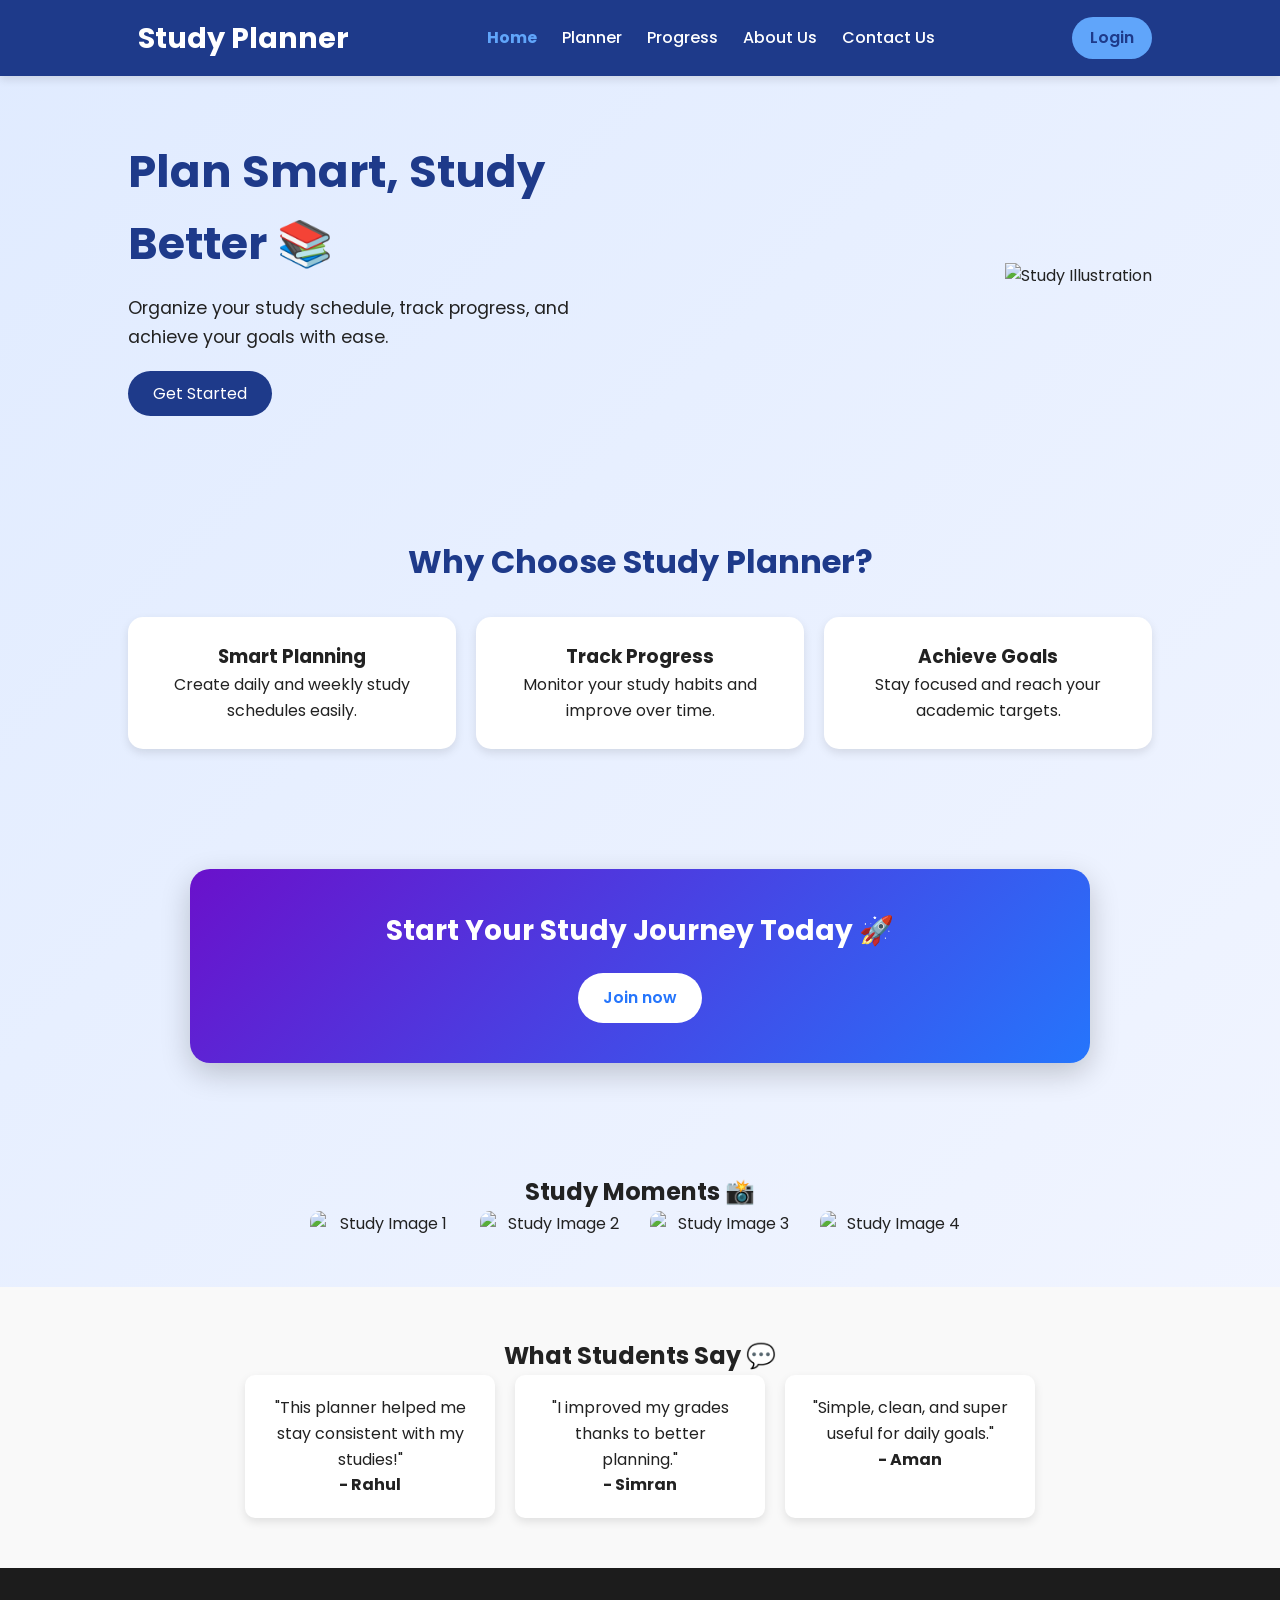
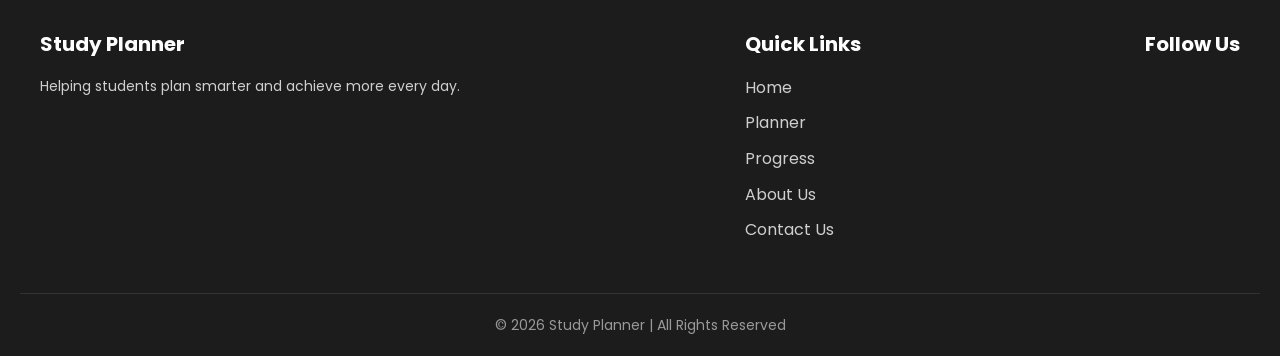
==== index.html @ 805b4333 "Latest Code" ====
<!DOCTYPE html>
<html lang="en">
<head>
  <meta charset="UTF-8">
  <meta name="viewport" content="width=device-width, initial-scale=1.0">
  <title>Study Planner</title>

  <!-- Google Fonts -->
  <link href="https://fonts.googleapis.com/css2?family=Poppins:wght@300;400;600;700;800&family=Playfair+Display:wght@400;600&display=swap" rel="stylesheet">

  <link rel="stylesheet" href="style.css">
  <link rel="stylesheet" href="https://cdnjs.cloudflare.com/ajax/libs/font-awesome/7.0.1/css/all.min.css">
</head>

<body>
  <!-- ================= HEADER ================= -->
  <header class="header">
    <div class="logo">
      <i class="fa-solid fa-graduation-cap"></i> Study Planner
    </div>

    <nav>
      <ul class="nav-links">
        <li><a href="index.html" class="active">Home</a></li>
        <li><a href="planner.html">Planner</a></li>
        <li><a href="progress.html">Progress</a></li>
        <li><a href="about.html">About Us</a></li>
        <li><a href="contact.html">Contact Us</a></li>
      </ul>
    </nav>

    <div class="profile">
      <a href="#">Login</a>
    </div>
  </header>

  <!-- Hero Section -->
<section class="hero">
  <div class="hero-text">
    <h1>Plan Smart, Study Better 📚</h1>
    <p>Organize your study schedule, track progress, and achieve your goals with ease.</p>
    <a href="planner.html" class="btn">Get Started</a>
  </div>
  <div class="hero-image">
    <img src="https://cdn-icons-png.flaticon.com/512/3135/3135755.png" alt="Study Illustration">
  </div>
</section>

<!-- Features Section -->
<section class="features">
  <h2>Why Choose Study Planner?</h2>
  <div class="feature-container">
    
    <div class="feature-box">
      <i class="fa-solid fa-calendar-check"></i>
      <h3>Smart Planning</h3>
      <p>Create daily and weekly study schedules easily.</p>
    </div>

    <div class="feature-box">
      <i class="fa-solid fa-chart-line"></i>
      <h3>Track Progress</h3>
      <p>Monitor your study habits and improve over time.</p>
    </div>

    <div class="feature-box">
      <i class="fa-solid fa-bullseye"></i>
      <h3>Achieve Goals</h3>
      <p>Stay focused and reach your academic targets.</p>
    </div>

  </div>
</section>

<!-- Call to Action -->
<section class="cta">
  <h2>Start Your Study Journey Today 🚀</h2>
  <a href="#" class="btn">Join now</a>
</section>
<!-- Image Gallery Section -->
<section class="gallery">
  <h2>Study Moments 📸</h2>
  <div class="gallery-container">
    <img src="https://cdn-icons-png.flaticon.com/512/3135/3135715.png" alt="Study Image 1">
    <img src="https://cdn-icons-png.flaticon.com/512/3135/3135768.png" alt="Study Image 2">
    <img src="https://cdn-icons-png.flaticon.com/512/3135/3135789.png" alt="Study Image 3">
    <img src="https://cdn-icons-png.flaticon.com/512/3135/3135755.png" alt="Study Image 4">
  </div>
</section>

<!-- Testimonials Section -->
<section class="testimonials">
  <h2>What Students Say 💬</h2>
  <div class="testimonial-container">

    <div class="testimonial-box">
      <p>"This planner helped me stay consistent with my studies!"</p>
      <h4>- Rahul</h4>
    </div>

    <div class="testimonial-box">
      <p>"I improved my grades thanks to better planning."</p>
      <h4>- Simran</h4>
    </div>

    <div class="testimonial-box">
      <p>"Simple, clean, and super useful for daily goals."</p>
      <h4>- Aman</h4>
    </div>

  </div>
</section>
<!-- Footer Section -->
<footer class="footer">
  <div class="footer-container">

    <div class="footer-box">
      <h3>Study Planner</h3>
      <p>Helping students plan smarter and achieve more every day.</p>
    </div>

    <div class="footer-box">
      <h3>Quick Links</h3>
      <ul>
        <li><a href="index.html">Home</a></li>
        <li><a href="planner.html">Planner</a></li>
        <li><a href="progress.html">Progress</a></li>
        <li><a href="about.html">About Us</a></li>
        <li><a href="contact.html">Contact Us</a></li>
      </ul>
    </div>

    <div class="footer-box">
      <h3>Follow Us</h3>
      <div class="social-icons">
        <a href="#"><i class="fa-brands fa-facebook-f"></i></a>
        <a href="#"><i class="fa-brands fa-instagram"></i></a>
        <a href="#"><i class="fa-brands fa-twitter"></i></a>
        <a href="#"><i class="fa-brands fa-linkedin-in"></i></a>
      </div>
    </div>

  </div>
  <div class="footer-bottom">
    <p>© 2026 Study Planner | All Rights Reserved</p>
  </div>
</footer>
</body>
</html>
---- style.css ----
/* =========================
   RESET & GLOBAL STYLES
========================= */
* {
  margin: 0;
  padding: 0;
  box-sizing: border-box;
}

body {
  font-family: 'Poppins', sans-serif;
  background: linear-gradient(135deg, #e0ebff, #f5f7ff);
  color: #222;
  line-height: 1.6;
}
/* =========================
   HEADER
========================= */
.header {
  position: sticky;
  top: 0;
  z-index: 1000;
  display: flex;
  justify-content: space-between;
  align-items: center;
  padding: 15px 10%;
  background-color: #1e3a8a;
  box-shadow: 0 4px 8px rgba(0,0,0,0.1);
  color: #fff;
}

.logo {
  font-size: 1.8rem;
  font-weight: 700;
  display: flex;
  align-items: center;
  gap: 10px;
  color: #fff;
}

.nav-links {
  list-style: none;
  display: flex;
  gap: 25px;
}

.nav-links li a {
  text-decoration: none;
  color: #fff;
  font-weight: 500;
  transition: color 0.3s;
}

.nav-links li a:hover,
.nav-links li a.active {
  color: #60a5fa;
  font-weight: 700;
}

.profile a {
  text-decoration: none;
  color: #1e3a8a;
  font-weight: 600;
  background-color: #60a5fa;
  padding: 8px 18px;
  border-radius: 25px;
  transition: all 0.3s ease;
  display: inline-block;
}

.profile a:hover {
  transform: translateY(-5px);
  box-shadow: 0 6px 12px rgba(0,0,0,0.2);
  background-color: #3b82f6;
  color: #fff;
}
/* Responsive */
@media screen and (max-width: 768px) {
  .header {
    flex-direction: column;
    align-items: center;
    gap: 10px;
  }

  .nav-links {
    position: static;   /* remove absolute */
    flex-direction: column;
    width: 100%;
    align-items: center;
    gap: 10px;
  }

  .nav-links li {
    padding: 5px 0;
    border: none;
  }
}
/* Hero Section */
.hero {
  display: flex;
  justify-content: space-between;
  align-items: center;
  padding: 60px 10%;
  flex-wrap: wrap;
}

.hero-text {
  max-width: 500px;
}

.hero-text h1 {
  font-size: 2.8rem;
  color: #1e3a8a;
  margin-bottom: 15px;
}

.hero-text p {
  font-size: 1.1rem;
  margin-bottom: 20px;
}

.btn {
  display: inline-block;
  background: #1e3a8a;
  color: #fff;
  padding: 10px 25px;
  border-radius: 25px;
  text-decoration: none;
  transition: 0.3s;
}

.btn:hover {
  background: #3b82f6;
  transform: translateY(-3px);
}

/* Hero Image */
.hero-image img {
  width: 300px;
}

/* Features */
.features {
  padding: 60px 10%;
  text-align: center;
}

.features h2 {
  font-size: 2rem;
  margin-bottom: 30px;
  color: #1e3a8a;
}

.feature-container {
  display: flex;
  justify-content: space-between;
  gap: 20px;
  flex-wrap: wrap;
}

.feature-box {
  flex: 1;
  min-width: 250px;
  background: #fff;
  padding: 25px;
  border-radius: 15px;
  box-shadow: 0 4px 10px rgba(0,0,0,0.1);
  transition: 0.3s;
}

.feature-box i {
  font-size: 2rem;
  color: #3b82f6;
  margin-bottom: 10px;
}

.feature-box:hover {
  transform: translateY(-5px);
}
.cta {
  background: linear-gradient(135deg, #6a11cb, #2575fc);
  margin: 60px auto;
  padding: 40px 20px;
  width: 80%;
  max-width: 900px;
  text-align: center;
  border-radius: 20px;
  color: white;
  box-shadow: 0 10px 30px rgba(0,0,0,0.2);
}

.cta h2 {
  font-size: 28px;
  margin-bottom: 20px;
}

.cta .btn {
  background: white;
  color: #2575fc;
  padding: 12px 25px;
  border-radius: 30px;
  text-decoration: none;
  font-weight: 600;
  transition: 0.3s;
}

.cta .btn:hover {
  background: #f1f1f1;
  transform: scale(1.05);
}
/* Responsive */
@media screen and (max-width: 768px) {
  .hero {
    flex-direction: column;
    text-align: center;
  }

  .hero-image img {
    margin-top: 20px;
  }

  .feature-container {
    flex-direction: column;
  }
}
/* Gallery */
.gallery {
  text-align: center;
  padding: 50px 20px;
}

.gallery-container {
  display: flex;
  justify-content: center;
  gap: 20px;
  flex-wrap: wrap;
}

.gallery img {
  width: 150px;
  border-radius: 10px;
  transition: 0.3s;
}

.gallery img:hover {
  transform: scale(1.1);
}

/* Testimonials */
.testimonials {
  background: #f9f9f9;
  padding: 50px 20px;
  text-align: center;
}

.testimonial-container {
  display: flex;
  gap: 20px;
  justify-content: center;
  flex-wrap: wrap;
}

.testimonial-box {
  background: white;
  padding: 20px;
  width: 250px;
  border-radius: 10px;
  box-shadow: 0 4px 10px rgba(0,0,0,0.1);
}
/* Footer */
.footer {
  background: #1c1c1c;
  color: #f1f1f1;
  padding: 60px 20px 20px 20px;
  font-family: 'Poppins', sans-serif;
}

.footer-container {
  display: flex;
  justify-content: space-between;
  flex-wrap: wrap;
  max-width: 1200px;
  margin: auto;
  gap: 40px;
}

.footer-box h3 {
  font-size: 20px;
  margin-bottom: 15px;
  color: #ffffff;
}

.footer-box p {
  font-size: 14px;
  line-height: 1.6;
  color: #cfcfcf;
}

.footer-box ul {
  list-style: none;
  padding: 0;
}

.footer-box ul li {
  margin-bottom: 10px;
}

.footer-box ul li a {
  color: #cfcfcf;
  text-decoration: none;
  transition: 0.3s;
}

.footer-box ul li a:hover {
  color: #2575fc;
}

.social-icons a {
  display: inline-block;
  margin-right: 15px;
  color: #cfcfcf;
  font-size: 18px;
  transition: 0.3s;
}

.social-icons a:hover {
  color: #2575fc;
  transform: scale(1.2);
}

.footer-bottom {
  text-align: center;
  border-top: 1px solid #333;
  margin-top: 40px;
  padding-top: 20px;
  font-size: 14px;
  color: #999;
}
/* Responsive Footer */

/* Tablets */
@media (max-width: 992px) {
  .footer-container {
    justify-content: center;
    gap: 30px;
  }

  .footer-box {
    flex: 1 1 45%;
  }
}

/* Mobile Devices */
@media (max-width: 600px) {
  .footer {
    padding: 40px 15px 15px 15px;
    text-align: center;
  }

  .footer-container {
    flex-direction: column;
    align-items: center;
    gap: 25px;
  }

  .footer-box {
    width: 100%;
  }

  .footer-box h3 {
    font-size: 18px;
  }

  .footer-box p,
  .footer-box ul li {
    font-size: 13px;
  }

  .social-icons a {
    margin: 0 10px;
    font-size: 16px;
  }
}
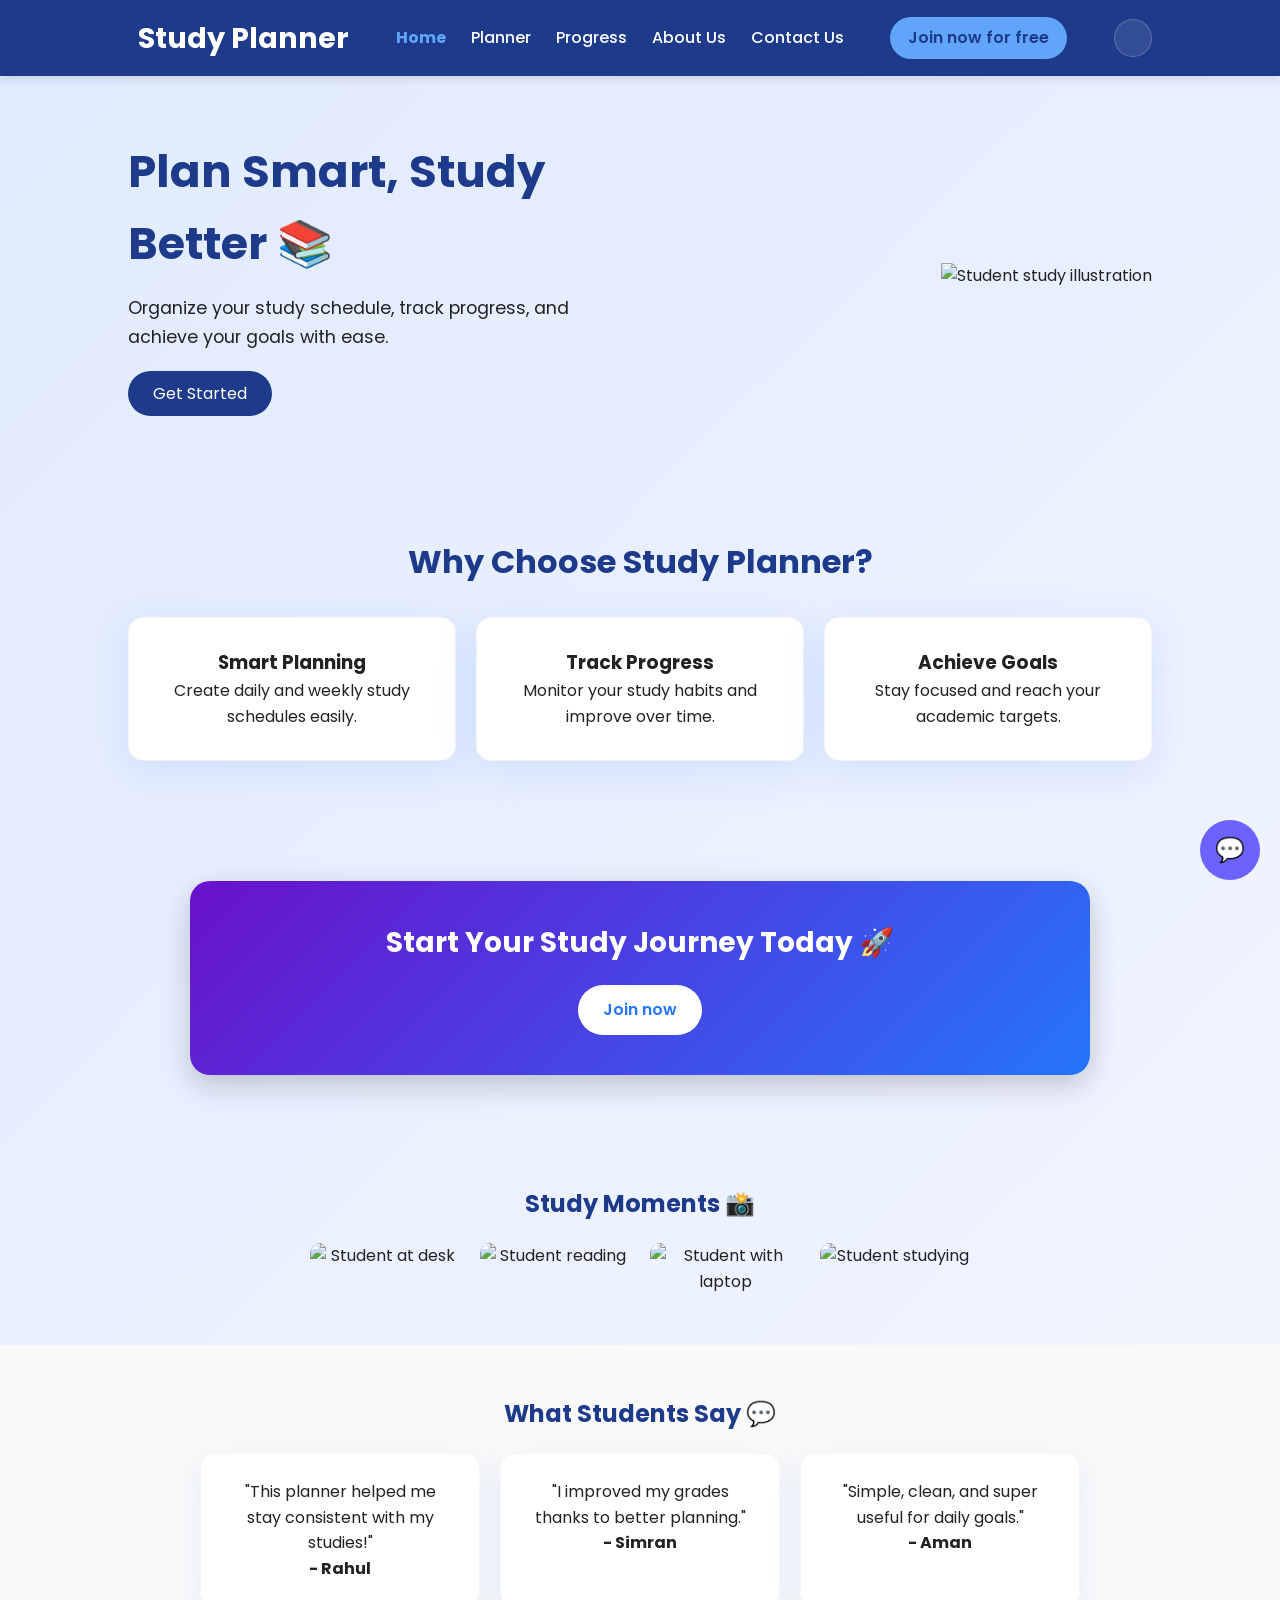
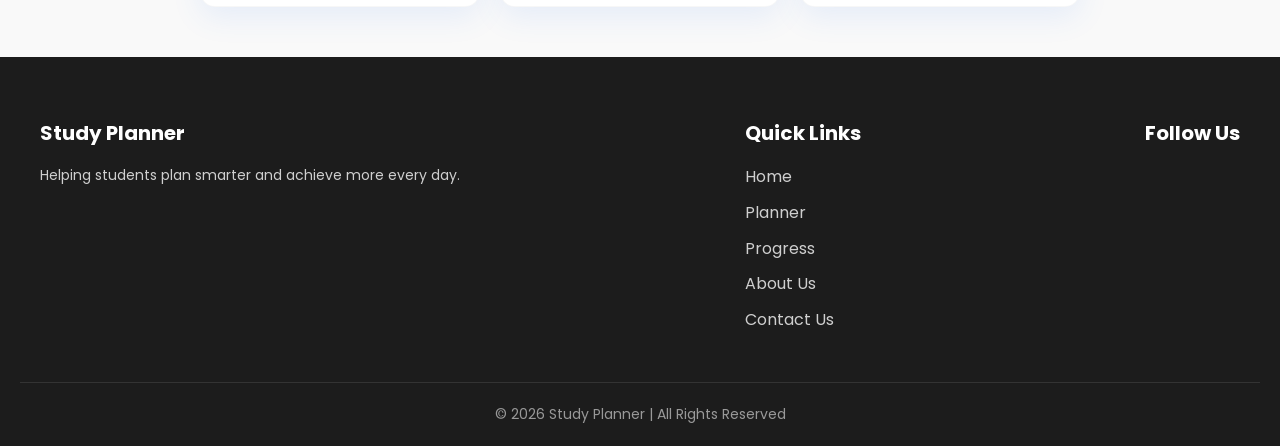
==== commit 3c605b3c: "Working with JS" ====
--- a/index.html
+++ b/index.html
@@ -5,20 +5,45 @@
   <meta name="viewport" content="width=device-width, initial-scale=1.0">
   <title>Study Planner</title>
 
-  <!-- Google Fonts -->
+  <!-- ===== EXTERNAL FONTS ===== -->
+  <!-- Loaded first so text renders correctly when DOM paints -->
   <link href="https://fonts.googleapis.com/css2?family=Poppins:wght@300;400;600;700;800&family=Playfair+Display:wght@400;600&display=swap" rel="stylesheet">
 
+  <!-- ===== FONT AWESOME ICONS ===== -->
+  <link rel="stylesheet" href="https://cdnjs.cloudflare.com/ajax/libs/font-awesome/7.0.1/css/all.min.css">
+
+  <!-- ===== MAIN STYLESHEET ===== -->
   <link rel="stylesheet" href="style.css">
-  <link rel="stylesheet" href="https://cdnjs.cloudflare.com/ajax/libs/font-awesome/7.0.1/css/all.min.css">
+
+  <!-- ===== FAVICON (inline SVG emoji — no extra file needed) ===== -->
+  <link rel="icon" href="data:image/svg+xml,<svg xmlns=%22http://www.w3.org/2000/svg%22 viewBox=%220 0 100 100%22><text y=%22.9em%22 font-size=%2290%22>🎓</text></svg>">
+
+  <!--
+    ===== DARK MODE FLASH PREVENTION =====
+    Runs BEFORE the page renders (in <head>) so there's no white-flash
+    when the user had dark mode saved. Kept inline intentionally —
+    moving it to script.js would cause a visible flash.
+  -->
+  <script>
+    if (localStorage.getItem("theme") === "dark") {
+      document.body.classList.add("dark");
+    }
+  </script>
 </head>
 
 <body>
-  <!-- ================= HEADER ================= -->
+
+  <!-- ================================================
+       HEADER — sticky top bar with logo, nav, profile
+  ================================================ -->
   <header class="header">
+
+    <!-- Logo / Brand -->
     <div class="logo">
       <i class="fa-solid fa-graduation-cap"></i> Study Planner
     </div>
 
+    <!-- Main Navigation -->
     <nav>
       <ul class="nav-links">
         <li><a href="index.html" class="active">Home</a></li>
@@ -29,121 +54,221 @@
       </ul>
     </nav>
 
+    <!-- CTA button -->
     <div class="profile">
-      <a href="#">Login</a>
-    </div>
-  </header>
-
-  <!-- Hero Section -->
-<section class="hero">
-  <div class="hero-text">
-    <h1>Plan Smart, Study Better 📚</h1>
-    <p>Organize your study schedule, track progress, and achieve your goals with ease.</p>
-    <a href="planner.html" class="btn">Get Started</a>
+      <a href="login.html">Join now for free</a>
+    </div>
+
+    <!--
+      DARK MODE TOGGLE BUTTON — matches the planner page exactly:
+      - Uses Font Awesome moon/sun icon (not emoji)
+      - class="dark-toggle" styled in style.css
+      - id="darkModeBtn" targeted by script.js
+      - aria-label for accessibility
+    -->
+    <button id="darkModeBtn" class="dark-toggle" aria-label="Toggle dark mode">
+      <i class="fa-solid fa-moon"></i>
+    </button>
+
+  </header><!-- /header -->
+
+
+  <!-- ================================================
+       HERO — main banner with headline and illustration
+  ================================================ -->
+  <section class="hero">
+
+    <!-- Left: Text content -->
+    <div class="hero-text">
+      <h1>Plan Smart, Study Better 📚</h1>
+      <p>Organize your study schedule, track progress, and achieve your goals with ease.</p>
+
+      <!--
+        startTransition() shows an animated overlay before navigating.
+        Args: (array of messages to show, destination page)
+      -->
+      <a href="#"
+         onclick="startTransition([`Let's Plan 🚀`], 'planner.html')"
+         class="btn">
+        Get Started
+      </a>
+    </div>
+
+    <!-- Right: Clickable illustration + motivational quote popup -->
+    <div class="hero-image" id="heroImageWrapper">
+      <!-- Clicking the image triggers a spin + random quote (see script.js) -->
+      <img src="https://cdn-icons-png.flaticon.com/512/3135/3135755.png"
+           alt="Student study illustration"
+           id="heroImg">
+
+      <!-- Quote bubble — hidden by default, shown on image click -->
+      <div id="quoteBox">
+        <p id="quoteText"></p>
+      </div>
+    </div>
+
+  </section><!-- /hero -->
+
+
+  <!-- ================================================
+       FEATURES — three feature highlight cards
+  ================================================ -->
+  <section class="features">
+    <h2>Why Choose Study Planner?</h2>
+
+    <div class="feature-container">
+
+      <!-- Each card is wrapped in <a> so the whole card is clickable -->
+      <a href="smartplanning.html" class="feature-link">
+        <div class="feature-box">
+          <i class="fa-solid fa-calendar-check"></i>
+          <h3>Smart Planning</h3>
+          <p>Create daily and weekly study schedules easily.</p>
+        </div>
+      </a>
+
+      <a href="trackprogress.html" class="feature-link">
+        <div class="feature-box">
+          <i class="fa-solid fa-chart-line"></i>
+          <h3>Track Progress</h3>
+          <p>Monitor your study habits and improve over time.</p>
+        </div>
+      </a>
+
+      <a href="success.html" class="feature-link">
+        <div class="feature-box">
+          <i class="fa-solid fa-bullseye"></i>
+          <h3>Achieve Goals</h3>
+          <p>Stay focused and reach your academic targets.</p>
+        </div>
+      </a>
+
+    </div>
+  </section><!-- /features -->
+
+
+  <!-- ================================================
+       CALL TO ACTION — signup prompt banner
+  ================================================ -->
+  <section class="cta">
+    <h2>Start Your Study Journey Today 🚀</h2>
+    <a href="#"
+       onclick="startTransition(['Welcome 👋', `Let's Get Started 🚀`], 'login.html')"
+       class="btn">
+      Join now
+    </a>
+  </section><!-- /cta -->
+
+
+  <!-- ================================================
+       GALLERY — decorative icon grid
+  ================================================ -->
+  <section class="gallery">
+    <h2>Study Moments 📸</h2>
+    <div class="gallery-container">
+      <img src="https://cdn-icons-png.flaticon.com/512/3135/3135715.png" alt="Student at desk">
+      <img src="https://cdn-icons-png.flaticon.com/512/3135/3135768.png" alt="Student reading">
+      <img src="https://cdn-icons-png.flaticon.com/512/3135/3135789.png" alt="Student with laptop">
+      <img src="https://cdn-icons-png.flaticon.com/512/3135/3135755.png" alt="Student studying">
+    </div>
+  </section><!-- /gallery -->
+
+
+  <!-- ================================================
+       TESTIMONIALS — student reviews
+  ================================================ -->
+  <section class="testimonials">
+    <h2>What Students Say 💬</h2>
+    <div class="testimonial-container">
+
+      <div class="testimonial-box">
+        <p>"This planner helped me stay consistent with my studies!"</p>
+        <h4>- Rahul</h4>
+      </div>
+
+      <div class="testimonial-box">
+        <p>"I improved my grades thanks to better planning."</p>
+        <h4>- Simran</h4>
+      </div>
+
+      <div class="testimonial-box">
+        <p>"Simple, clean, and super useful for daily goals."</p>
+        <h4>- Aman</h4>
+      </div>
+
+    </div>
+  </section><!-- /testimonials -->
+
+
+  <!-- ================================================
+       CHATBOT — floating chat bubble + popup iframe
+  ================================================ -->
+  <div id="chatbot-icon" onclick="toggleChat()" title="Chat with us">💬</div>
+
+  <div id="chatbot-popup">
+    <div class="chat-header">
+      Chatbot
+      <span onclick="toggleChat()" style="cursor:pointer;">✖</span>
+    </div>
+    <!-- Chatbot lives in a separate page loaded inside an iframe -->
+    <iframe src="chatbot.html" title="Chatbot"></iframe>
   </div>
-  <div class="hero-image">
-    <img src="https://cdn-icons-png.flaticon.com/512/3135/3135755.png" alt="Study Illustration">
+
+
+  <!-- ================================================
+       FOOTER — links, social icons, copyright
+  ================================================ -->
+  <footer class="footer">
+    <div class="footer-container">
+
+      <div class="footer-box">
+        <h3>Study Planner</h3>
+        <p>Helping students plan smarter and achieve more every day.</p>
+      </div>
+
+      <div class="footer-box">
+        <h3>Quick Links</h3>
+        <ul>
+          <li><a href="index.html">Home</a></li>
+          <li><a href="planner.html">Planner</a></li>
+          <li><a href="progress.html">Progress</a></li>
+          <li><a href="about.html">About Us</a></li>
+          <li><a href="contact.html">Contact Us</a></li>
+        </ul>
+      </div>
+
+      <div class="footer-box">
+        <h3>Follow Us</h3>
+        <div class="social-icons">
+          <a href="#" aria-label="Facebook"><i class="fa-brands fa-facebook-f"></i></a>
+          <a href="#" aria-label="Instagram"><i class="fa-brands fa-instagram"></i></a>
+          <a href="#" aria-label="Twitter"><i class="fa-brands fa-twitter"></i></a>
+          <a href="#" aria-label="LinkedIn"><i class="fa-brands fa-linkedin-in"></i></a>
+        </div>
+      </div>
+
+    </div>
+
+    <div class="footer-bottom">
+      <p>© 2026 Study Planner | All Rights Reserved</p>
+    </div>
+  </footer><!-- /footer -->
+
+
+  <!-- ================================================
+       PAGE TRANSITION OVERLAY
+       Shown during startTransition() navigation animation.
+   
+  ================================================ -->
+  <div id="page-transition">
+    <h1 class="loading-text"></h1>
   </div>
-</section>
-
-<!-- Features Section -->
-<section class="features">
-  <h2>Why Choose Study Planner?</h2>
-  <div class="feature-container">
-    
-    <div class="feature-box">
-      <i class="fa-solid fa-calendar-check"></i>
-      <h3>Smart Planning</h3>
-      <p>Create daily and weekly study schedules easily.</p>
-    </div>
-
-    <div class="feature-box">
-      <i class="fa-solid fa-chart-line"></i>
-      <h3>Track Progress</h3>
-      <p>Monitor your study habits and improve over time.</p>
-    </div>
-
-    <div class="feature-box">
-      <i class="fa-solid fa-bullseye"></i>
-      <h3>Achieve Goals</h3>
-      <p>Stay focused and reach your academic targets.</p>
-    </div>
-
-  </div>
-</section>
-
-<!-- Call to Action -->
-<section class="cta">
-  <h2>Start Your Study Journey Today 🚀</h2>
-  <a href="#" class="btn">Join now</a>
-</section>
-<!-- Image Gallery Section -->
-<section class="gallery">
-  <h2>Study Moments 📸</h2>
-  <div class="gallery-container">
-    <img src="https://cdn-icons-png.flaticon.com/512/3135/3135715.png" alt="Study Image 1">
-    <img src="https://cdn-icons-png.flaticon.com/512/3135/3135768.png" alt="Study Image 2">
-    <img src="https://cdn-icons-png.flaticon.com/512/3135/3135789.png" alt="Study Image 3">
-    <img src="https://cdn-icons-png.flaticon.com/512/3135/3135755.png" alt="Study Image 4">
-  </div>
-</section>
-
-<!-- Testimonials Section -->
-<section class="testimonials">
-  <h2>What Students Say 💬</h2>
-  <div class="testimonial-container">
-
-    <div class="testimonial-box">
-      <p>"This planner helped me stay consistent with my studies!"</p>
-      <h4>- Rahul</h4>
-    </div>
-
-    <div class="testimonial-box">
-      <p>"I improved my grades thanks to better planning."</p>
-      <h4>- Simran</h4>
-    </div>
-
-    <div class="testimonial-box">
-      <p>"Simple, clean, and super useful for daily goals."</p>
-      <h4>- Aman</h4>
-    </div>
-
-  </div>
-</section>
-<!-- Footer Section -->
-<footer class="footer">
-  <div class="footer-container">
-
-    <div class="footer-box">
-      <h3>Study Planner</h3>
-      <p>Helping students plan smarter and achieve more every day.</p>
-    </div>
-
-    <div class="footer-box">
-      <h3>Quick Links</h3>
-      <ul>
-        <li><a href="index.html">Home</a></li>
-        <li><a href="planner.html">Planner</a></li>
-        <li><a href="progress.html">Progress</a></li>
-        <li><a href="about.html">About Us</a></li>
-        <li><a href="contact.html">Contact Us</a></li>
-      </ul>
-    </div>
-
-    <div class="footer-box">
-      <h3>Follow Us</h3>
-      <div class="social-icons">
-        <a href="#"><i class="fa-brands fa-facebook-f"></i></a>
-        <a href="#"><i class="fa-brands fa-instagram"></i></a>
-        <a href="#"><i class="fa-brands fa-twitter"></i></a>
-        <a href="#"><i class="fa-brands fa-linkedin-in"></i></a>
-      </div>
-    </div>
-
-  </div>
-  <div class="footer-bottom">
-    <p>© 2026 Study Planner | All Rights Reserved</p>
-  </div>
-</footer>
+
+
+  <!-- ================================================
+       MAIN SCRIPT — loaded last so DOM is fully ready
+  ================================================ -->
+  <script src="script.js"></script>
+
 </body>
 </html>
--- a/style.css
+++ b/style.css
@@ -1,10 +1,28 @@
-/* =========================
-   RESET & GLOBAL STYLES
-========================= */
+/* =====================================================
+   STUDY PLANNER — MAIN STYLESHEET
+   Structure:
+   1. Reset & Base
+   2. Header
+   3. Header — Responsive
+   4. Hero Section
+   5. Features Section
+   6. CTA Section
+   7. Gallery Section
+   8. Testimonials Section
+   9. Chatbot Widget
+   10. Page Transition Overlay
+   11. Footer
+   12. Dark Mode (all overrides in one place)
+===================================================== */
+
+
+/* =====================================================
+   1. RESET & BASE
+===================================================== */
 * {
   margin: 0;
   padding: 0;
-  box-sizing: border-box;
+  box-sizing: border-box; /* consistent sizing across all elements */
 }
 
 body {
@@ -13,22 +31,25 @@
   color: #222;
   line-height: 1.6;
 }
-/* =========================
-   HEADER
-========================= */
+
+
+/* =====================================================
+   2. HEADER
+===================================================== */
 .header {
-  position: sticky;
+  position: sticky;    /* stays at top while scrolling */
   top: 0;
-  z-index: 1000;
+  z-index: 1000;       /* always above page content */
   display: flex;
   justify-content: space-between;
   align-items: center;
   padding: 15px 10%;
   background-color: #1e3a8a;
-  box-shadow: 0 4px 8px rgba(0,0,0,0.1);
+  box-shadow: 0 4px 8px rgba(0, 0, 0, 0.1);
   color: #fff;
 }
 
+/* Brand / Logo */
 .logo {
   font-size: 1.8rem;
   font-weight: 700;
@@ -38,12 +59,14 @@
   color: #fff;
 }
 
+/* Navigation list */
 .nav-links {
   list-style: none;
   display: flex;
   gap: 25px;
 }
 
+/* Nav link base style */
 .nav-links li a {
   text-decoration: none;
   color: #fff;
@@ -51,12 +74,14 @@
   transition: color 0.3s;
 }
 
+/* Active / Hover state */
 .nav-links li a:hover,
 .nav-links li a.active {
   color: #60a5fa;
   font-weight: 700;
 }
 
+/* "Join now" CTA button in header */
 .profile a {
   text-decoration: none;
   color: #1e3a8a;
@@ -70,11 +95,45 @@
 
 .profile a:hover {
   transform: translateY(-5px);
-  box-shadow: 0 6px 12px rgba(0,0,0,0.2);
+  box-shadow: 0 6px 12px rgba(0, 0, 0, 0.2);
   background-color: #3b82f6;
   color: #fff;
 }
-/* Responsive */
+
+/*
+  DARK MODE TOGGLE BUTTON
+  Styled identically to the planner page button.
+  - 38x38px circle with subtle white border
+  - Shows moon icon (light mode) or sun icon (dark mode)
+  - Icon swap is handled in script.js
+*/
+.dark-toggle {
+  background: rgba(255, 255, 255, 0.1);
+  border: 1px solid rgba(255, 255, 255, 0.2);
+  color: #fff;
+  width: 38px;
+  height: 38px;
+  border-radius: 50%;
+  cursor: pointer;
+  font-size: 0.9rem;
+  display: flex;
+  align-items: center;
+  justify-content: center;
+  transition: all 0.25s cubic-bezier(0.4, 0, 0.2, 1);
+  flex-shrink: 0;
+}
+
+.dark-toggle:hover {
+  background: rgba(255, 255, 255, 0.2);
+  transform: rotate(20deg);
+}
+
+
+/* =====================================================
+   3. HEADER — RESPONSIVE
+===================================================== */
+
+/* Tablet (≤768px): stack vertically */
 @media screen and (max-width: 768px) {
   .header {
     flex-direction: column;
@@ -83,7 +142,6 @@
   }
 
   .nav-links {
-    position: static;   /* remove absolute */
     flex-direction: column;
     width: 100%;
     align-items: center;
@@ -92,16 +150,45 @@
 
   .nav-links li {
     padding: 5px 0;
-    border: none;
-  }
-}
-/* Hero Section */
+  }
+
+  .profile a {
+    text-align: center;
+  }
+}
+
+/* Mobile (≤480px): tighten spacing & shrink font sizes */
+@media screen and (max-width: 480px) {
+  .header {
+    padding: 10px 5%;
+    gap: 8px;
+  }
+
+  .logo {
+    font-size: 1.3rem;
+  }
+
+  .nav-links li a {
+    font-size: 0.9rem;
+    padding: 4px 0;
+  }
+
+  .profile a {
+    font-size: 0.9rem;
+    padding: 6px 12px;
+  }
+}
+
+
+/* =====================================================
+   4. HERO SECTION
+===================================================== */
 .hero {
   display: flex;
   justify-content: space-between;
   align-items: center;
   padding: 60px 10%;
-  flex-wrap: wrap;
+  flex-wrap: wrap; /* stacks on small screens */
 }
 
 .hero-text {
@@ -119,6 +206,7 @@
   margin-bottom: 20px;
 }
 
+/* Shared button style used across hero, CTA, etc. */
 .btn {
   display: inline-block;
   background: #1e3a8a;
@@ -134,12 +222,91 @@
   transform: translateY(-3px);
 }
 
-/* Hero Image */
+/* Hero illustration */
+.hero-image {
+  position: relative;   /* needed to absolutely-position the quote box inside */
+  display: inline-block;
+  cursor: pointer;
+}
+
 .hero-image img {
   width: 300px;
 }
 
-/* Features */
+/* Spin animation triggered on click (class added by JS) */
+#heroImg {
+  transition: transform 0.8s ease;
+}
+
+#heroImg.spin {
+  transform: rotate(360deg);
+}
+
+/* Quote popup that appears over the image on click */
+#quoteBox {
+  display: none; /* shown via JS */
+  position: absolute;
+  top: 50%;
+  left: 50%;
+  transform: translate(-50%, -50%); /* perfectly centered over the image */
+  background: rgba(255, 255, 255, 0.95);
+  border: 2px solid #3b82f6;
+  border-radius: 15px;
+  padding: 18px 22px;
+  width: 260px;
+  text-align: center;
+  box-shadow: 0 8px 30px rgba(59, 130, 246, 0.35);
+  z-index: 10;
+  animation: fadeInQuote 0.5s ease forwards;
+}
+
+#quoteBox p {
+  font-size: 0.95rem;
+  color: #1e3a8a;
+  font-weight: 600;
+  line-height: 1.5;
+  margin: 0;
+}
+
+/* Quote fade-in animation */
+@keyframes fadeInQuote {
+  from {
+    opacity: 0;
+    transform: translate(-50%, -60%);
+  }
+  to {
+    opacity: 1;
+    transform: translate(-50%, -50%);
+  }
+}
+
+/* Hero responsive */
+@media (max-width: 768px) {
+  .hero {
+    flex-direction: column;
+    padding: 40px 5%;
+  }
+
+  .hero-text h1 { font-size: 2rem; }
+  .hero-text p  { font-size: 1rem; }
+
+  .hero-image img {
+    width: 200px;
+    margin-top: 20px;
+  }
+}
+
+@media (max-width: 480px) {
+  .hero-text h1 { font-size: 1.6rem; }
+  .hero-text p  { font-size: 0.95rem; }
+
+  .hero-image img { width: 150px; }
+}
+
+
+/* =====================================================
+   5. FEATURES SECTION
+===================================================== */
 .features {
   padding: 60px 10%;
   text-align: center;
@@ -151,32 +318,87 @@
   color: #1e3a8a;
 }
 
+/* Row of three feature cards — no wrapping on desktop */
 .feature-container {
   display: flex;
-  justify-content: space-between;
+  justify-content: center;
+  align-items: stretch; /* equal card heights */
   gap: 20px;
-  flex-wrap: wrap;
-}
-
+  flex-wrap: nowrap;
+  margin-top: 30px;
+}
+
+/* Anchor wrapper — makes whole card a link without looking like one */
+.feature-link {
+  text-decoration: none;
+  color: inherit;
+  display: flex;
+  flex: 1;
+  max-width: 350px;
+}
+
+/* Individual feature card */
 .feature-box {
-  flex: 1;
-  min-width: 250px;
+  width: 100%;
   background: #fff;
-  padding: 25px;
+  padding: 30px;
   border-radius: 15px;
-  box-shadow: 0 4px 10px rgba(0,0,0,0.1);
-  transition: 0.3s;
-}
-
+  text-align: center;
+  transition: all 0.4s ease;
+  cursor: pointer;
+  box-shadow: 0 10px 40px rgba(59, 130, 246, 0.15);
+  border: 1px solid rgba(0, 0, 0, 0.05);
+}
+
+/* Icon inside card */
 .feature-box i {
-  font-size: 2rem;
+  font-size: 2.5rem;
   color: #3b82f6;
-  margin-bottom: 10px;
-}
-
+  margin-bottom: 15px;
+}
+
+/* Card hover: lift + intensify glow */
 .feature-box:hover {
-  transform: translateY(-5px);
-}
+  transform: translateY(-10px);
+  box-shadow: 0 15px 50px rgba(59, 130, 246, 0.4);
+  border-color: rgba(59, 130, 246, 0.3);
+}
+
+/* Responsive: allow stacking on tablets and below */
+@media screen and (max-width: 900px) {
+  .feature-container {
+    flex-wrap: wrap;
+  }
+
+  .feature-link {
+    flex: 1 1 100%;
+    max-width: 100%;
+  }
+}
+
+@media (max-width: 768px) {
+  .feature-container {
+    gap: 15px;
+  }
+
+  .feature-box {
+    flex: 1 1 45%;
+    min-width: 45%;
+    margin-bottom: 20px;
+  }
+}
+
+@media (max-width: 480px) {
+  .feature-box {
+    flex: 1 1 100%;
+    min-width: 100%;
+  }
+}
+
+
+/* =====================================================
+   6. CTA SECTION
+===================================================== */
 .cta {
   background: linear-gradient(135deg, #6a11cb, #2575fc);
   margin: 60px auto;
@@ -186,7 +408,7 @@
   text-align: center;
   border-radius: 20px;
   color: white;
-  box-shadow: 0 10px 30px rgba(0,0,0,0.2);
+  box-shadow: 0 10px 30px rgba(0, 0, 0, 0.2);
 }
 
 .cta h2 {
@@ -194,6 +416,7 @@
   margin-bottom: 20px;
 }
 
+/* CTA button uses inverted color scheme (white bg, blue text) */
 .cta .btn {
   background: white;
   color: #2575fc;
@@ -208,27 +431,44 @@
   background: #f1f1f1;
   transform: scale(1.05);
 }
-/* Responsive */
-@media screen and (max-width: 768px) {
-  .hero {
-    flex-direction: column;
-    text-align: center;
-  }
-
-  .hero-image img {
-    margin-top: 20px;
-  }
-
-  .feature-container {
-    flex-direction: column;
-  }
-}
-/* Gallery */
+
+/* CTA responsive */
+@media (max-width: 768px) {
+  .cta {
+    width: 90%;
+    padding: 30px 15px;
+  }
+
+  .cta h2 { font-size: 24px; }
+
+  .cta .btn { padding: 10px 20px; }
+}
+
+@media (max-width: 480px) {
+  .cta {
+    width: 95%;
+    padding: 20px 10px;
+  }
+
+  .cta h2 { font-size: 20px; }
+
+  .cta .btn { padding: 8px 18px; }
+}
+
+
+/* =====================================================
+   7. GALLERY SECTION
+===================================================== */
 .gallery {
   text-align: center;
   padding: 50px 20px;
 }
 
+.gallery h2 {
+  margin-bottom: 20px;
+  color: #1e3a8a;
+}
+
 .gallery-container {
   display: flex;
   justify-content: center;
@@ -239,20 +479,39 @@
 .gallery img {
   width: 150px;
   border-radius: 10px;
-  transition: 0.3s;
+  transition: transform 0.3s;
 }
 
 .gallery img:hover {
   transform: scale(1.1);
 }
 
-/* Testimonials */
+/* Gallery responsive */
+@media (max-width: 768px) {
+  .gallery img {
+    width: 120px;
+  }
+
+  .gallery {
+    padding: 30px 10px;
+  }
+}
+
+
+/* =====================================================
+   8. TESTIMONIALS SECTION
+===================================================== */
 .testimonials {
   background: #f9f9f9;
   padding: 50px 20px;
   text-align: center;
 }
 
+.testimonials h2 {
+  margin-bottom: 20px;
+  color: #1e3a8a;
+}
+
 .testimonial-container {
   display: flex;
   gap: 20px;
@@ -260,14 +519,178 @@
   flex-wrap: wrap;
 }
 
+/* Individual review card */
 .testimonial-box {
   background: white;
-  padding: 20px;
-  width: 250px;
-  border-radius: 10px;
-  box-shadow: 0 4px 10px rgba(0,0,0,0.1);
-}
-/* Footer */
+  padding: 25px;
+  width: 280px;
+  border-radius: 15px;
+  text-align: center;
+  transition: all 0.4s ease;
+  box-shadow: 0 10px 30px rgba(59, 130, 246, 0.1);
+  border: 1px solid rgba(0, 0, 0, 0.03);
+}
+
+.testimonial-box:hover {
+  transform: translateY(-8px);
+  box-shadow: 0 15px 45px rgba(59, 130, 246, 0.3);
+  border-color: rgba(59, 130, 246, 0.2);
+}
+
+/* Testimonials responsive */
+@media (max-width: 768px) {
+  .testimonial-container {
+    flex-direction: column;
+    gap: 15px;
+  }
+
+  .testimonial-box {
+    width: 90%;
+    margin: 0 auto;
+  }
+
+  .testimonials {
+    padding: 30px 10px;
+  }
+}
+
+
+/* =====================================================
+   9. CHATBOT WIDGET
+===================================================== */
+
+/* Floating bubble icon (bottom-right corner) */
+#chatbot-icon {
+  position: fixed;
+  bottom: 20px;
+  right: 20px;
+  background: #6c63ff;
+  color: white;
+  width: 60px;
+  height: 60px;
+  border-radius: 50%;
+  display: flex;
+  justify-content: center;
+  align-items: center;
+  cursor: pointer;
+  font-size: 24px;
+  z-index: 1000;
+  transition: transform 0.2s;
+}
+
+#chatbot-icon:hover {
+  transform: scale(1.1);
+}
+
+/* Popup panel — hidden by default, toggled via .show class by JS */
+#chatbot-popup {
+  position: fixed;
+  bottom: 90px;
+  right: 20px;
+  width: 350px;
+  height: 500px;
+  background: white;
+  border-radius: 15px;
+  display: none; /* JS toggles this via .show class */
+  flex-direction: column;
+  box-shadow: 0 5px 25px rgba(0, 0, 0, 0.3);
+  overflow: hidden;
+  z-index: 1000;
+}
+
+/* Show state — JS adds / removes this class */
+#chatbot-popup.show {
+  display: flex;
+}
+
+/* Popup header bar */
+.chat-header {
+  background: #6c63ff;
+  color: white;
+  padding: 10px 15px;
+  display: flex;
+  justify-content: space-between;
+  align-items: center;
+}
+
+.chat-header span {
+  cursor: pointer;
+  font-size: 1.1rem;
+  transition: opacity 0.2s;
+}
+
+.chat-header span:hover {
+  opacity: 0.7;
+}
+
+/* Chatbot iframe fills remaining popup height */
+#chatbot-popup iframe {
+  width: 100%;
+  height: 100%;
+  border: none;
+}
+
+
+/* =====================================================
+   10. PAGE TRANSITION OVERLAY
+   Full-screen overlay shown between page navigations.
+   Fades in, displays animated text, then JS redirects.
+===================================================== */
+#page-transition {
+  position: fixed;
+  inset: 0; /* shorthand for top/right/bottom/left: 0 */
+  background: #ffffff; /* default light mode background */
+  z-index: 9999;
+
+  opacity: 0;
+  pointer-events: none; /* invisible = non-interactive */
+
+  display: flex;
+  justify-content: center;
+  align-items: center;
+
+  transition: opacity 0.6s ease;
+}
+
+/* Activated state — JS adds this class */
+#page-transition.active {
+  opacity: 1;
+  pointer-events: all;
+}
+
+/* Glowing text displayed during transition */
+.loading-text {
+  font-size: 42px;
+  font-weight: 700;
+  color: #2563eb;
+  margin: 0;
+  text-align: center;
+  text-shadow:
+    0 0 10px #38bdf8,
+    0 0 20px #38bdf8,
+    0 0 40px rgba(56, 189, 248, 0.5);
+}
+
+/* Each word is wrapped in a <span> by JS and animated in */
+.loading-text span {
+  opacity: 0;
+  transform: translateY(20px);
+  display: inline-block;
+  animation: wordReveal 0.5s ease forwards;
+}
+
+/* Word slide-up reveal animation */
+@keyframes wordReveal {
+  to {
+    opacity: 1;
+    transform: translateY(0);
+  }
+}
+
+
+/* =====================================================
+   11. FOOTER
+===================================================== */
 .footer {
   background: #1c1c1c;
   color: #f1f1f1;
@@ -308,7 +731,7 @@
 .footer-box ul li a {
   color: #cfcfcf;
   text-decoration: none;
-  transition: 0.3s;
+  transition: color 0.3s;
 }
 
 .footer-box ul li a:hover {
@@ -320,7 +743,7 @@
   margin-right: 15px;
   color: #cfcfcf;
   font-size: 18px;
-  transition: 0.3s;
+  transition: color 0.3s, transform 0.2s;
 }
 
 .social-icons a:hover {
@@ -336,35 +759,32 @@
   font-size: 14px;
   color: #999;
 }
-/* Responsive Footer */
-
-/* Tablets */
-@media (max-width: 992px) {
+
+/* Footer responsive */
+@media (max-width: 768px) {
   .footer-container {
-    justify-content: center;
+    flex-direction: column;
+    align-items: flex-start;
     gap: 30px;
   }
 
   .footer-box {
-    flex: 1 1 45%;
-  }
-}
-
-/* Mobile Devices */
-@media (max-width: 600px) {
+    width: 100%;
+  }
+
+  .social-icons a {
+    margin-right: 12px;
+    font-size: 16px;
+  }
+}
+
+@media (max-width: 480px) {
   .footer {
     padding: 40px 15px 15px 15px;
-    text-align: center;
   }
 
   .footer-container {
-    flex-direction: column;
-    align-items: center;
-    gap: 25px;
-  }
-
-  .footer-box {
-    width: 100%;
+    gap: 20px;
   }
 
   .footer-box h3 {
@@ -372,12 +792,168 @@
   }
 
   .footer-box p,
-  .footer-box ul li {
+  .footer-box ul li a {
     font-size: 13px;
   }
 
   .social-icons a {
-    margin: 0 10px;
-    font-size: 16px;
-  }
+    margin-right: 10px;
+    font-size: 14px;
+  }
+
+  .footer-bottom {
+    font-size: 12px;
+    padding-top: 15px;
+  }
+}
+
+
+/* =====================================================
+   12. DARK MODE
+   All dark-mode overrides are grouped here at the end
+   so they're easy to find and have highest specificity.
+===================================================== */
+
+/* Base */
+.dark {
+  background: #0d0d0d;
+  color: #ffffff;
+}
+
+/* Global heading/paragraph resets for dark */
+.dark h1,
+.dark h2,
+.dark h3,
+.dark h4 {
+  color: #ffffff !important;
+}
+
+.dark p {
+  color: #d1d5db;
+}
+
+/* --- Header --- */
+.dark .header {
+  background: #000;
+  border-bottom: 1px solid rgba(56, 189, 248, 0.3);
+  box-shadow: 0 2px 20px rgba(56, 189, 248, 0.8);
+}
+
+/* --- Hero --- */
+.dark .hero-text h1 {
+  color: #60a5fa;
+}
+
+.dark .hero-text p {
+  color: #cbd5f5;
+}
+
+.dark .hero-text .btn {
+  box-shadow:
+    0 0 10px #38bdf8,
+    0 0 20px #38bdf8,
+    0 0 40px rgba(56, 189, 248, 0.5);
+}
+
+/* Quote box on dark background */
+.dark #quoteBox {
+  background: rgba(30, 30, 30, 0.97);
+  border-color: #60a5fa;
+}
+
+.dark #quoteBox p {
+  color: #93c5fd;
+}
+
+/* --- Features --- */
+.dark .features {
+  background: transparent;
+}
+
+.dark .features h2 {
+  color: #60a5fa;
+}
+
+.dark .feature-box {
+  background: #1e1e1e;
+  color: #ffffff;
+  border: 1px solid rgba(255, 255, 255, 0.1);
+  box-shadow: 0 10px 40px rgba(59, 130, 246, 0.2);
+}
+
+.dark .feature-box p {
+  color: #cbd5f5;
+}
+
+.dark .feature-box:hover {
+  box-shadow: 0 20px 60px rgba(59, 130, 246, 0.5);
+}
+
+/* --- CTA --- */
+.dark .cta {
+  box-shadow: 0 10px 30px rgba(0, 0, 0, 0.6);
+}
+
+.dark .cta .btn {
+  box-shadow:
+    0 0 10px #38bdf8,
+    0 0 10px #38bdf8,
+    0 0 20px rgba(56, 189, 248, 0.2);
+}
+
+/* --- Gallery --- */
+.dark .gallery {
+  background: transparent;
+}
+
+/* --- Testimonials --- */
+.dark .testimonials {
+  background: #111;
+}
+
+.dark .testimonial-box {
+  background: #1a1a1a;
+  color: #fff;
+  border: 1px solid rgba(255, 255, 255, 0.05);
+  box-shadow: 0 10px 40px rgba(59, 130, 246, 0.2);
+}
+
+.dark .testimonial-box p {
+  color: #d1d5db;
+}
+
+.dark .testimonial-box h4 {
+  color: #60a5fa; /* student names stand out in blue */
+}
+
+.dark .testimonial-box:hover {
+  box-shadow: 0 20px 60px rgba(59, 130, 246, 0.5);
+  border-color: rgba(96, 165, 250, 0.3);
+}
+
+/* --- Transition overlay in dark mode --- */
+.dark #page-transition {
+  background: #020617;
+}
+
+.dark .loading-text {
+  color: #38bdf8;
+}
+
+/* --- Misc cards (about/info pages) --- */
+.dark .team-card,
+.dark .info-card {
+  background: #1e1e1e;
+  color: white;
+}
+
+/* --- Footer --- */
+.dark .footer {
+  background: linear-gradient(180deg, #111, #000);
+  border-top: 2px solid #3b82f6;
+}
+
+.dark .footer-bottom {
+  border-top: 1px solid #2a2a2a;
+  color: #888;
 }
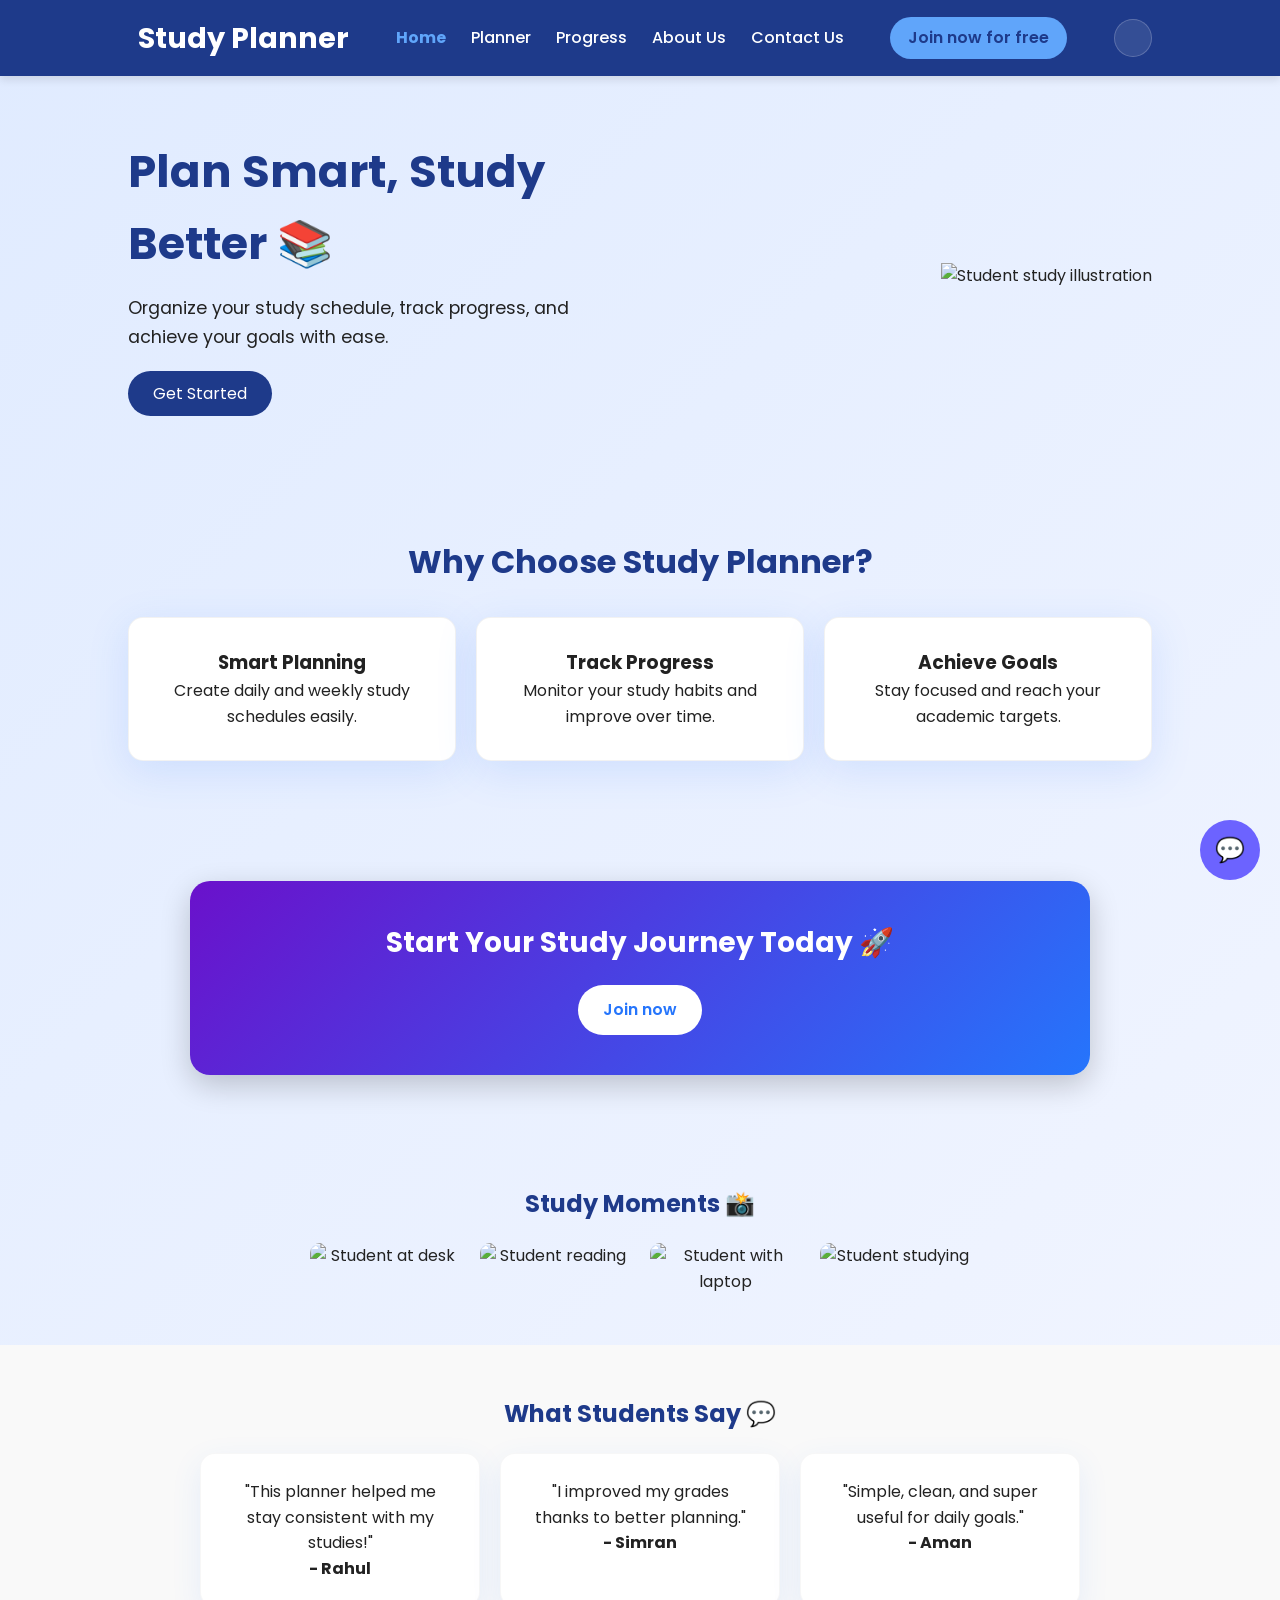
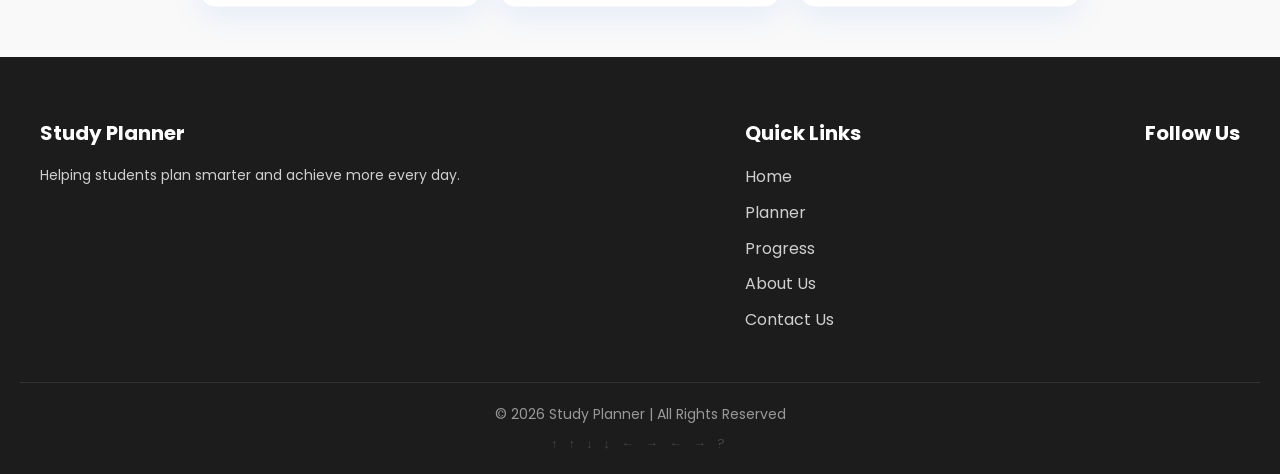
==== commit 4a5e97a1: "final updates" ====
--- a/index.html
+++ b/index.html
@@ -6,7 +6,6 @@
   <title>Study Planner</title>
 
   <!-- ===== EXTERNAL FONTS ===== -->
-  <!-- Loaded first so text renders correctly when DOM paints -->
   <link href="https://fonts.googleapis.com/css2?family=Poppins:wght@300;400;600;700;800&family=Playfair+Display:wght@400;600&display=swap" rel="stylesheet">
 
   <!-- ===== FONT AWESOME ICONS ===== -->
@@ -15,14 +14,12 @@
   <!-- ===== MAIN STYLESHEET ===== -->
   <link rel="stylesheet" href="style.css">
 
-  <!-- ===== FAVICON (inline SVG emoji — no extra file needed) ===== -->
+  <!-- ===== FAVICON ===== -->
   <link rel="icon" href="data:image/svg+xml,<svg xmlns=%22http://www.w3.org/2000/svg%22 viewBox=%220 0 100 100%22><text y=%22.9em%22 font-size=%2290%22>🎓</text></svg>">
-
   <!--
     ===== DARK MODE FLASH PREVENTION =====
-    Runs BEFORE the page renders (in <head>) so there's no white-flash
-    when the user had dark mode saved. Kept inline intentionally —
-    moving it to script.js would cause a visible flash.
+    Must run in <head> BEFORE the page renders so there's no
+    white flash when the user had dark mode saved.
   -->
   <script>
     if (localStorage.getItem("theme") === "dark") {
@@ -34,18 +31,19 @@
 <body>
 
   <!-- ================================================
-       HEADER — sticky top bar with logo, nav, profile
+       HEADER
   ================================================ -->
   <header class="header">
 
-    <!-- Logo / Brand -->
     <div class="logo">
       <i class="fa-solid fa-graduation-cap"></i> Study Planner
     </div>
 
-    <!-- Main Navigation -->
     <nav>
-      <ul class="nav-links">
+      <button class="hamburger" id="hamburger" aria-label="Menu">
+        <span></span><span></span><span></span>
+      </button>
+      <ul class="nav-links" id="navLinks">
         <li><a href="index.html" class="active">Home</a></li>
         <li><a href="planner.html">Planner</a></li>
         <li><a href="progress.html">Progress</a></li>
@@ -54,39 +52,25 @@
       </ul>
     </nav>
 
-    <!-- CTA button -->
     <div class="profile">
       <a href="login.html">Join now for free</a>
     </div>
 
-    <!--
-      DARK MODE TOGGLE BUTTON — matches the planner page exactly:
-      - Uses Font Awesome moon/sun icon (not emoji)
-      - class="dark-toggle" styled in style.css
-      - id="darkModeBtn" targeted by script.js
-      - aria-label for accessibility
-    -->
     <button id="darkModeBtn" class="dark-toggle" aria-label="Toggle dark mode">
       <i class="fa-solid fa-moon"></i>
     </button>
 
-  </header><!-- /header -->
-
-
-  <!-- ================================================
-       HERO — main banner with headline and illustration
+  </header>
+
+
+  <!-- ================================================
+       HERO
   ================================================ -->
   <section class="hero">
 
-    <!-- Left: Text content -->
     <div class="hero-text">
       <h1>Plan Smart, Study Better 📚</h1>
       <p>Organize your study schedule, track progress, and achieve your goals with ease.</p>
-
-      <!--
-        startTransition() shows an animated overlay before navigating.
-        Args: (array of messages to show, destination page)
-      -->
       <a href="#"
          onclick="startTransition([`Let's Plan 🚀`], 'planner.html')"
          class="btn">
@@ -94,31 +78,26 @@
       </a>
     </div>
 
-    <!-- Right: Clickable illustration + motivational quote popup -->
     <div class="hero-image" id="heroImageWrapper">
-      <!-- Clicking the image triggers a spin + random quote (see script.js) -->
       <img src="https://cdn-icons-png.flaticon.com/512/3135/3135755.png"
            alt="Student study illustration"
            id="heroImg">
-
-      <!-- Quote bubble — hidden by default, shown on image click -->
       <div id="quoteBox">
         <p id="quoteText"></p>
       </div>
     </div>
 
-  </section><!-- /hero -->
-
-
-  <!-- ================================================
-       FEATURES — three feature highlight cards
+  </section>
+
+
+  <!-- ================================================
+       FEATURES
   ================================================ -->
   <section class="features">
     <h2>Why Choose Study Planner?</h2>
 
     <div class="feature-container">
 
-      <!-- Each card is wrapped in <a> so the whole card is clickable -->
       <a href="smartplanning.html" class="feature-link">
         <div class="feature-box">
           <i class="fa-solid fa-calendar-check"></i>
@@ -144,11 +123,11 @@
       </a>
 
     </div>
-  </section><!-- /features -->
-
-
-  <!-- ================================================
-       CALL TO ACTION — signup prompt banner
+  </section>
+
+
+  <!-- ================================================
+       CALL TO ACTION
   ================================================ -->
   <section class="cta">
     <h2>Start Your Study Journey Today 🚀</h2>
@@ -157,11 +136,11 @@
        class="btn">
       Join now
     </a>
-  </section><!-- /cta -->
-
-
-  <!-- ================================================
-       GALLERY — decorative icon grid
+  </section>
+
+
+  <!-- ================================================
+       GALLERY
   ================================================ -->
   <section class="gallery">
     <h2>Study Moments 📸</h2>
@@ -171,11 +150,11 @@
       <img src="https://cdn-icons-png.flaticon.com/512/3135/3135789.png" alt="Student with laptop">
       <img src="https://cdn-icons-png.flaticon.com/512/3135/3135755.png" alt="Student studying">
     </div>
-  </section><!-- /gallery -->
-
-
-  <!-- ================================================
-       TESTIMONIALS — student reviews
+  </section>
+
+
+  <!-- ================================================
+       TESTIMONIALS
   ================================================ -->
   <section class="testimonials">
     <h2>What Students Say 💬</h2>
@@ -197,11 +176,11 @@
       </div>
 
     </div>
-  </section><!-- /testimonials -->
-
-
-  <!-- ================================================
-       CHATBOT — floating chat bubble + popup iframe
+  </section>
+
+
+  <!-- ================================================
+       CHATBOT
   ================================================ -->
   <div id="chatbot-icon" onclick="toggleChat()" title="Chat with us">💬</div>
 
@@ -210,13 +189,12 @@
       Chatbot
       <span onclick="toggleChat()" style="cursor:pointer;">✖</span>
     </div>
-    <!-- Chatbot lives in a separate page loaded inside an iframe -->
     <iframe src="chatbot.html" title="Chatbot"></iframe>
   </div>
 
 
   <!-- ================================================
-       FOOTER — links, social icons, copyright
+       FOOTER
   ================================================ -->
   <footer class="footer">
     <div class="footer-container">
@@ -240,34 +218,30 @@
       <div class="footer-box">
         <h3>Follow Us</h3>
         <div class="social-icons">
-          <a href="#" aria-label="Facebook"><i class="fa-brands fa-facebook-f"></i></a>
-          <a href="#" aria-label="Instagram"><i class="fa-brands fa-instagram"></i></a>
-          <a href="#" aria-label="Twitter"><i class="fa-brands fa-twitter"></i></a>
-          <a href="#" aria-label="LinkedIn"><i class="fa-brands fa-linkedin-in"></i></a>
-        </div>
-      </div>
-
-    </div>
-
-    <div class="footer-bottom">
-      <p>© 2026 Study Planner | All Rights Reserved</p>
-    </div>
-  </footer><!-- /footer -->
+          <a href="https://www.facebook.com/" target="_blank" aria-label="Facebook"><i class="fa-brands fa-facebook-f"></i></a>
+          <a href="https://www.instagram.com/#" target="_blank" aria-label="Instagram"><i class="fa-brands fa-instagram"></i></a>
+          <a href="https://x.com/?lang=en" target="_blank" aria-label="Twitter"><i class="fa-brands fa-twitter"></i></a>
+          <a href="https://www.linkedin.com/jobs/" target="_blank" aria-label="LinkedIn"><i class="fa-brands fa-linkedin-in"></i></a>
+        </div>
+      </div>
+
+    </div>
+
+<div class="footer-bottom">
+  <p>© 2026 Study Planner | All Rights Reserved</p>
+  <p class="konami-hint" title="...">↑ ↑ ↓ ↓ ← → ← → ?</p>
+</div>
+</footer>
 
 
   <!-- ================================================
        PAGE TRANSITION OVERLAY
-       Shown during startTransition() navigation animation.
-   
   ================================================ -->
   <div id="page-transition">
     <h1 class="loading-text"></h1>
   </div>
 
 
-  <!-- ================================================
-       MAIN SCRIPT — loaded last so DOM is fully ready
-  ================================================ -->
   <script src="script.js"></script>
 
 </body>
--- a/style.css
+++ b/style.css
@@ -3,7 +3,7 @@
    Structure:
    1. Reset & Base
    2. Header
-   3. Header — Responsive
+   3. Header — Responsive (Hamburger)
    4. Hero Section
    5. Features Section
    6. CTA Section
@@ -22,7 +22,7 @@
 * {
   margin: 0;
   padding: 0;
-  box-sizing: border-box; /* consistent sizing across all elements */
+  box-sizing: border-box;
 }
 
 body {
@@ -37,9 +37,9 @@
    2. HEADER
 ===================================================== */
 .header {
-  position: sticky;    /* stays at top while scrolling */
+  position: sticky;
   top: 0;
-  z-index: 1000;       /* always above page content */
+  z-index: 1000;
   display: flex;
   justify-content: space-between;
   align-items: center;
@@ -47,9 +47,9 @@
   background-color: #1e3a8a;
   box-shadow: 0 4px 8px rgba(0, 0, 0, 0.1);
   color: #fff;
-}
-
-/* Brand / Logo */
+  gap: 20px;
+}
+
 .logo {
   font-size: 1.8rem;
   font-weight: 700;
@@ -57,16 +57,16 @@
   align-items: center;
   gap: 10px;
   color: #fff;
-}
-
-/* Navigation list */
+  white-space: nowrap;
+  flex-shrink: 0;
+}
+
 .nav-links {
   list-style: none;
   display: flex;
   gap: 25px;
 }
 
-/* Nav link base style */
 .nav-links li a {
   text-decoration: none;
   color: #fff;
@@ -74,14 +74,12 @@
   transition: color 0.3s;
 }
 
-/* Active / Hover state */
 .nav-links li a:hover,
 .nav-links li a.active {
   color: #60a5fa;
   font-weight: 700;
 }
 
-/* "Join now" CTA button in header */
 .profile a {
   text-decoration: none;
   color: #1e3a8a;
@@ -91,6 +89,7 @@
   border-radius: 25px;
   transition: all 0.3s ease;
   display: inline-block;
+  white-space: nowrap;
 }
 
 .profile a:hover {
@@ -100,13 +99,6 @@
   color: #fff;
 }
 
-/*
-  DARK MODE TOGGLE BUTTON
-  Styled identically to the planner page button.
-  - 38x38px circle with subtle white border
-  - Shows moon icon (light mode) or sun icon (dark mode)
-  - Icon swap is handled in script.js
-*/
 .dark-toggle {
   background: rgba(255, 255, 255, 0.1);
   border: 1px solid rgba(255, 255, 255, 0.2);
@@ -128,55 +120,58 @@
   transform: rotate(20deg);
 }
 
-
-/* =====================================================
-   3. HEADER — RESPONSIVE
-===================================================== */
-
-/* Tablet (≤768px): stack vertically */
+/* Hamburger button — hidden on desktop */
+.hamburger {
+  display: none;
+  flex-direction: column;
+  gap: 5px;
+  background: none;
+  border: none;
+  cursor: pointer;
+  padding: 5px;
+}
+
+.hamburger span {
+  display: block;
+  width: 24px;
+  height: 2px;
+  background: #fff;
+  border-radius: 2px;
+  transition: all 0.3s;
+}
+
+
+/* =====================================================
+   3. HEADER — RESPONSIVE (Hamburger)
+===================================================== */
 @media screen and (max-width: 768px) {
-  .header {
+  .hamburger { display: flex; }
+
+  nav { position: relative; }
+
+  .nav-links {
+    display: none;
+    position: absolute;
+    top: 58px;
+    right: 0;
+    background: #1e3a8a;
+    border-radius: 0 0 14px 14px;
     flex-direction: column;
-    align-items: center;
-    gap: 10px;
+    width: 220px;
+    padding: 16px;
+    box-shadow: 0 20px 40px rgba(0, 0, 0, 0.2);
+    gap: 4px;
+    align-items: flex-start;
   }
 
-  .nav-links {
-    flex-direction: column;
-    width: 100%;
-    align-items: center;
-    gap: 10px;
-  }
-
-  .nav-links li {
-    padding: 5px 0;
-  }
-
-  .profile a {
-    text-align: center;
-  }
-}
-
-/* Mobile (≤480px): tighten spacing & shrink font sizes */
+  .nav-links.open { display: flex; }
+
+  .header { padding: 0.8rem 5%; }
+}
+
 @media screen and (max-width: 480px) {
-  .header {
-    padding: 10px 5%;
-    gap: 8px;
-  }
-
-  .logo {
-    font-size: 1.3rem;
-  }
-
-  .nav-links li a {
-    font-size: 0.9rem;
-    padding: 4px 0;
-  }
-
-  .profile a {
-    font-size: 0.9rem;
-    padding: 6px 12px;
-  }
+  .header { padding: 0 4%; }
+  .logo   { font-size: 1.2rem; }
 }
 
 
@@ -188,7 +183,7 @@
   justify-content: space-between;
   align-items: center;
   padding: 60px 10%;
-  flex-wrap: wrap; /* stacks on small screens */
+  flex-wrap: wrap;
 }
 
 .hero-text {
@@ -206,7 +201,6 @@
   margin-bottom: 20px;
 }
 
-/* Shared button style used across hero, CTA, etc. */
 .btn {
   display: inline-block;
   background: #1e3a8a;
@@ -222,9 +216,8 @@
   transform: translateY(-3px);
 }
 
-/* Hero illustration */
 .hero-image {
-  position: relative;   /* needed to absolutely-position the quote box inside */
+  position: relative;
   display: inline-block;
   cursor: pointer;
 }
@@ -233,7 +226,6 @@
   width: 300px;
 }
 
-/* Spin animation triggered on click (class added by JS) */
 #heroImg {
   transition: transform 0.8s ease;
 }
@@ -242,13 +234,12 @@
   transform: rotate(360deg);
 }
 
-/* Quote popup that appears over the image on click */
 #quoteBox {
-  display: none; /* shown via JS */
+  display: none;
   position: absolute;
   top: 50%;
   left: 50%;
-  transform: translate(-50%, -50%); /* perfectly centered over the image */
+  transform: translate(-50%, -50%);
   background: rgba(255, 255, 255, 0.95);
   border: 2px solid #3b82f6;
   border-radius: 15px;
@@ -268,7 +259,6 @@
   margin: 0;
 }
 
-/* Quote fade-in animation */
 @keyframes fadeInQuote {
   from {
     opacity: 0;
@@ -280,7 +270,6 @@
   }
 }
 
-/* Hero responsive */
 @media (max-width: 768px) {
   .hero {
     flex-direction: column;
@@ -299,7 +288,6 @@
 @media (max-width: 480px) {
   .hero-text h1 { font-size: 1.6rem; }
   .hero-text p  { font-size: 0.95rem; }
-
   .hero-image img { width: 150px; }
 }
 
@@ -318,17 +306,15 @@
   color: #1e3a8a;
 }
 
-/* Row of three feature cards — no wrapping on desktop */
 .feature-container {
   display: flex;
   justify-content: center;
-  align-items: stretch; /* equal card heights */
+  align-items: stretch;
   gap: 20px;
   flex-wrap: nowrap;
   margin-top: 30px;
 }
 
-/* Anchor wrapper — makes whole card a link without looking like one */
 .feature-link {
   text-decoration: none;
   color: inherit;
@@ -337,7 +323,6 @@
   max-width: 350px;
 }
 
-/* Individual feature card */
 .feature-box {
   width: 100%;
   background: #fff;
@@ -350,49 +335,30 @@
   border: 1px solid rgba(0, 0, 0, 0.05);
 }
 
-/* Icon inside card */
 .feature-box i {
   font-size: 2.5rem;
   color: #3b82f6;
   margin-bottom: 15px;
 }
 
-/* Card hover: lift + intensify glow */
 .feature-box:hover {
   transform: translateY(-10px);
   box-shadow: 0 15px 50px rgba(59, 130, 246, 0.4);
   border-color: rgba(59, 130, 246, 0.3);
 }
 
-/* Responsive: allow stacking on tablets and below */
 @media screen and (max-width: 900px) {
-  .feature-container {
-    flex-wrap: wrap;
-  }
-
-  .feature-link {
-    flex: 1 1 100%;
-    max-width: 100%;
-  }
+  .feature-container { flex-wrap: wrap; }
+  .feature-link { flex: 1 1 100%; max-width: 100%; }
 }
 
 @media (max-width: 768px) {
-  .feature-container {
-    gap: 15px;
-  }
-
-  .feature-box {
-    flex: 1 1 45%;
-    min-width: 45%;
-    margin-bottom: 20px;
-  }
+  .feature-container { gap: 15px; }
+  .feature-box { flex: 1 1 45%; min-width: 45%; margin-bottom: 20px; }
 }
 
 @media (max-width: 480px) {
-  .feature-box {
-    flex: 1 1 100%;
-    min-width: 100%;
-  }
+  .feature-box { flex: 1 1 100%; min-width: 100%; }
 }
 
 
@@ -416,7 +382,6 @@
   margin-bottom: 20px;
 }
 
-/* CTA button uses inverted color scheme (white bg, blue text) */
 .cta .btn {
   background: white;
   color: #2575fc;
@@ -432,26 +397,15 @@
   transform: scale(1.05);
 }
 
-/* CTA responsive */
 @media (max-width: 768px) {
-  .cta {
-    width: 90%;
-    padding: 30px 15px;
-  }
-
+  .cta { width: 90%; padding: 30px 15px; }
   .cta h2 { font-size: 24px; }
-
   .cta .btn { padding: 10px 20px; }
 }
 
 @media (max-width: 480px) {
-  .cta {
-    width: 95%;
-    padding: 20px 10px;
-  }
-
+  .cta { width: 95%; padding: 20px 10px; }
   .cta h2 { font-size: 20px; }
-
   .cta .btn { padding: 8px 18px; }
 }
 
@@ -486,15 +440,9 @@
   transform: scale(1.1);
 }
 
-/* Gallery responsive */
 @media (max-width: 768px) {
-  .gallery img {
-    width: 120px;
-  }
-
-  .gallery {
-    padding: 30px 10px;
-  }
+  .gallery img { width: 120px; }
+  .gallery { padding: 30px 10px; }
 }
 
 
@@ -519,7 +467,6 @@
   flex-wrap: wrap;
 }
 
-/* Individual review card */
 .testimonial-box {
   background: white;
   padding: 25px;
@@ -537,29 +484,16 @@
   border-color: rgba(59, 130, 246, 0.2);
 }
 
-/* Testimonials responsive */
 @media (max-width: 768px) {
-  .testimonial-container {
-    flex-direction: column;
-    gap: 15px;
-  }
-
-  .testimonial-box {
-    width: 90%;
-    margin: 0 auto;
-  }
-
-  .testimonials {
-    padding: 30px 10px;
-  }
+  .testimonial-container { flex-direction: column; gap: 15px; }
+  .testimonial-box { width: 90%; margin: 0 auto; }
+  .testimonials { padding: 30px 10px; }
 }
 
 
 /* =====================================================
    9. CHATBOT WIDGET
 ===================================================== */
-
-/* Floating bubble icon (bottom-right corner) */
 #chatbot-icon {
   position: fixed;
   bottom: 20px;
@@ -582,7 +516,6 @@
   transform: scale(1.1);
 }
 
-/* Popup panel — hidden by default, toggled via .show class by JS */
 #chatbot-popup {
   position: fixed;
   bottom: 90px;
@@ -591,19 +524,17 @@
   height: 500px;
   background: white;
   border-radius: 15px;
-  display: none; /* JS toggles this via .show class */
+  display: none;
   flex-direction: column;
   box-shadow: 0 5px 25px rgba(0, 0, 0, 0.3);
   overflow: hidden;
   z-index: 1000;
 }
 
-/* Show state — JS adds / removes this class */
 #chatbot-popup.show {
   display: flex;
 }
 
-/* Popup header bar */
 .chat-header {
   background: #6c63ff;
   color: white;
@@ -623,7 +554,6 @@
   opacity: 0.7;
 }
 
-/* Chatbot iframe fills remaining popup height */
 #chatbot-popup iframe {
   width: 100%;
   height: 100%;
@@ -633,32 +563,25 @@
 
 /* =====================================================
    10. PAGE TRANSITION OVERLAY
-   Full-screen overlay shown between page navigations.
-   Fades in, displays animated text, then JS redirects.
 ===================================================== */
 #page-transition {
   position: fixed;
-  inset: 0; /* shorthand for top/right/bottom/left: 0 */
-  background: #ffffff; /* default light mode background */
+  inset: 0;
+  background: #ffffff;
   z-index: 9999;
-
   opacity: 0;
-  pointer-events: none; /* invisible = non-interactive */
-
+  pointer-events: none;
   display: flex;
   justify-content: center;
   align-items: center;
-
   transition: opacity 0.6s ease;
 }
 
-/* Activated state — JS adds this class */
 #page-transition.active {
   opacity: 1;
   pointer-events: all;
 }
 
-/* Glowing text displayed during transition */
 .loading-text {
   font-size: 42px;
   font-weight: 700;
@@ -671,7 +594,6 @@
     0 0 40px rgba(56, 189, 248, 0.5);
 }
 
-/* Each word is wrapped in a <span> by JS and animated in */
 .loading-text span {
   opacity: 0;
   transform: translateY(20px);
@@ -679,7 +601,6 @@
   animation: wordReveal 0.5s ease forwards;
 }
 
-/* Word slide-up reveal animation */
 @keyframes wordReveal {
   to {
     opacity: 1;
@@ -760,67 +681,30 @@
   color: #999;
 }
 
-/* Footer responsive */
 @media (max-width: 768px) {
-  .footer-container {
-    flex-direction: column;
-    align-items: flex-start;
-    gap: 30px;
-  }
-
-  .footer-box {
-    width: 100%;
-  }
-
-  .social-icons a {
-    margin-right: 12px;
-    font-size: 16px;
-  }
+  .footer-container { flex-direction: column; align-items: flex-start; gap: 30px; }
+  .footer-box { width: 100%; }
+  .social-icons a { margin-right: 12px; font-size: 16px; }
 }
 
 @media (max-width: 480px) {
-  .footer {
-    padding: 40px 15px 15px 15px;
-  }
-
-  .footer-container {
-    gap: 20px;
-  }
-
-  .footer-box h3 {
-    font-size: 18px;
-  }
-
-  .footer-box p,
-  .footer-box ul li a {
-    font-size: 13px;
-  }
-
-  .social-icons a {
-    margin-right: 10px;
-    font-size: 14px;
-  }
-
-  .footer-bottom {
-    font-size: 12px;
-    padding-top: 15px;
-  }
+  .footer { padding: 40px 15px 15px 15px; }
+  .footer-container { gap: 20px; }
+  .footer-box h3 { font-size: 18px; }
+  .footer-box p, .footer-box ul li a { font-size: 13px; }
+  .social-icons a { margin-right: 10px; font-size: 14px; }
+  .footer-bottom { font-size: 12px; padding-top: 15px; }
 }
 
 
 /* =====================================================
    12. DARK MODE
-   All dark-mode overrides are grouped here at the end
-   so they're easy to find and have highest specificity.
-===================================================== */
-
-/* Base */
+===================================================== */
 .dark {
   background: #0d0d0d;
   color: #ffffff;
 }
 
-/* Global heading/paragraph resets for dark */
 .dark h1,
 .dark h2,
 .dark h3,
@@ -832,14 +716,17 @@
   color: #d1d5db;
 }
 
-/* --- Header --- */
 .dark .header {
   background: #000;
   border-bottom: 1px solid rgba(56, 189, 248, 0.3);
   box-shadow: 0 2px 20px rgba(56, 189, 248, 0.8);
 }
 
-/* --- Hero --- */
+/* Dark mode dropdown */
+.dark .nav-links {
+  background: #000;
+}
+
 .dark .hero-text h1 {
   color: #60a5fa;
 }
@@ -855,7 +742,6 @@
     0 0 40px rgba(56, 189, 248, 0.5);
 }
 
-/* Quote box on dark background */
 .dark #quoteBox {
   background: rgba(30, 30, 30, 0.97);
   border-color: #60a5fa;
@@ -865,7 +751,6 @@
   color: #93c5fd;
 }
 
-/* --- Features --- */
 .dark .features {
   background: transparent;
 }
@@ -889,7 +774,6 @@
   box-shadow: 0 20px 60px rgba(59, 130, 246, 0.5);
 }
 
-/* --- CTA --- */
 .dark .cta {
   box-shadow: 0 10px 30px rgba(0, 0, 0, 0.6);
 }
@@ -901,12 +785,10 @@
     0 0 20px rgba(56, 189, 248, 0.2);
 }
 
-/* --- Gallery --- */
 .dark .gallery {
   background: transparent;
 }
 
-/* --- Testimonials --- */
 .dark .testimonials {
   background: #111;
 }
@@ -923,7 +805,7 @@
 }
 
 .dark .testimonial-box h4 {
-  color: #60a5fa; /* student names stand out in blue */
+  color: #60a5fa;
 }
 
 .dark .testimonial-box:hover {
@@ -931,7 +813,6 @@
   border-color: rgba(96, 165, 250, 0.3);
 }
 
-/* --- Transition overlay in dark mode --- */
 .dark #page-transition {
   background: #020617;
 }
@@ -940,14 +821,12 @@
   color: #38bdf8;
 }
 
-/* --- Misc cards (about/info pages) --- */
 .dark .team-card,
 .dark .info-card {
   background: #1e1e1e;
   color: white;
 }
 
-/* --- Footer --- */
 .dark .footer {
   background: linear-gradient(180deg, #111, #000);
   border-top: 2px solid #3b82f6;
@@ -956,4 +835,35 @@
 .dark .footer-bottom {
   border-top: 1px solid #2a2a2a;
   color: #888;
+}
+/* =====================================================
+   KONAMI HINT — Footer easter egg teaser
+===================================================== */
+.konami-hint {
+  font-size: 13px;
+  letter-spacing: 4px;
+  color: #444;
+  margin-top: 8px;
+  user-select: none;
+  cursor: default;
+  animation: hintPulse 4s ease-in-out infinite;
+  transition: color 0.3s;
+}
+
+.konami-hint:hover {
+  color: #6366f1;
+  letter-spacing: 6px;
+}
+
+@keyframes hintPulse {
+  0%, 100% { opacity: 0.3; }
+  50%       { opacity: 0.75; }
+}
+
+.dark .konami-hint {
+  color: #555;
+}
+
+.dark .konami-hint:hover {
+  color: #a5b4fc;
 }
